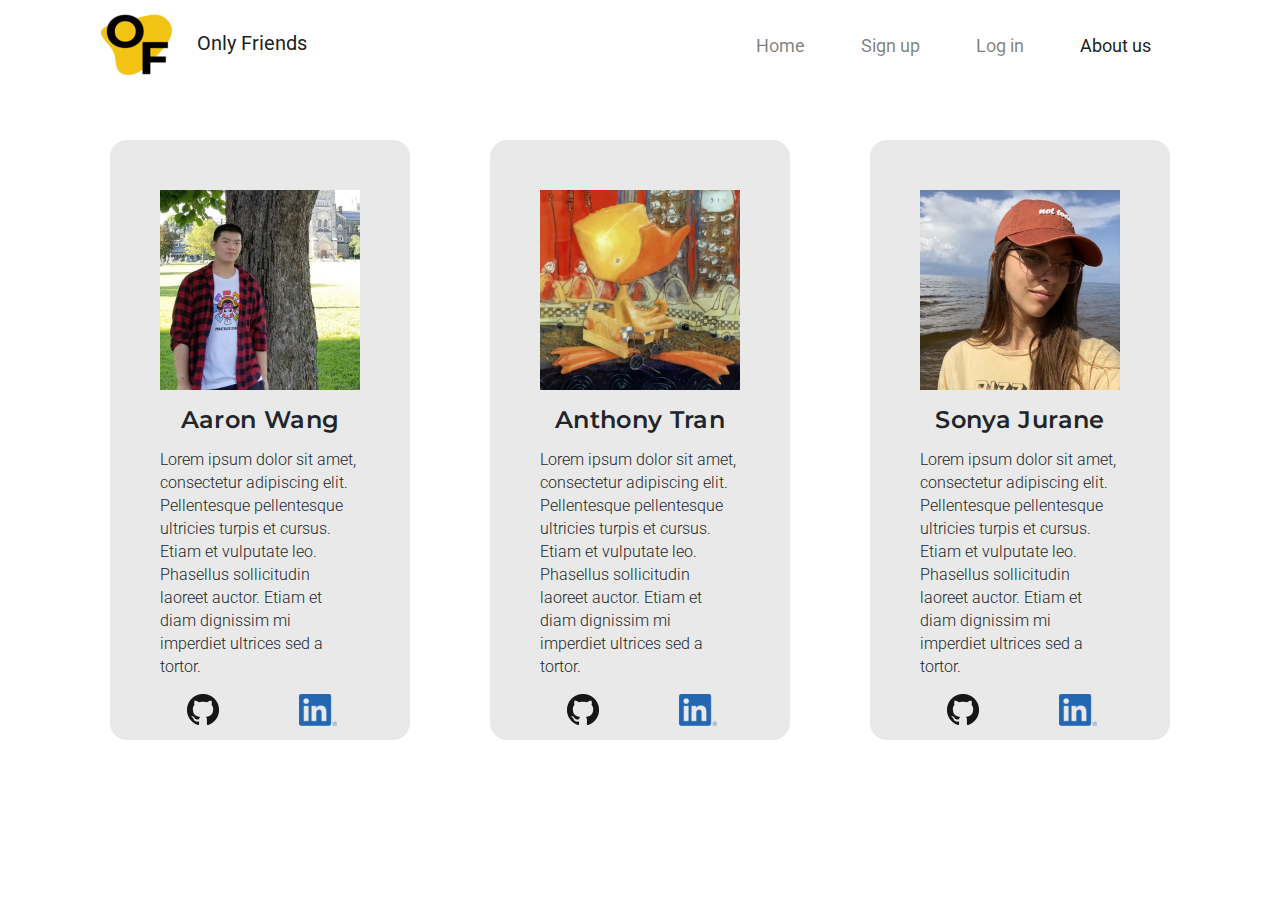
==== aboutus/aboutus.html @ b30573e0 "aboutus page done" ====
<html>
<head>
	<title>About us</title>
	<script type="text/javascript" src="passverify.js"></script>
	<meta charset="utf-8">
	<meta name="viewport" content="width=device-width, initial-scale=1, shrink-to-fit=no">
	<link rel="stylesheet" href="https://maxcdn.bootstrapcdn.com/bootstrap/4.0.0/css/bootstrap.min.css" integrity="sha384-Gn5384xqQ1aoWXA+058RXPxPg6fy4IWvTNh0E263XmFcJlSAwiGgFAW/dAiS6JXm" crossorigin="anonymous">
	<link rel="stylesheet" href="https://fonts.googleapis.com/css?family=Montserrat">
	<link rel="stylesheet" href="https://fonts.googleapis.com/css?family=Roboto">
	<link rel="stylesheet" href="../stylesheet.css">
</head>
<body class="bg-homepage">

<!--JavaScript: jQuery first, then Popper.js, then Bootstrap JS-->
<script src="https://code.jquery.com/jquery-3.2.1.slim.min.js" integrity="sha384-KJ3o2DKtIkvYIK3UENzmM7KCkRr/rE9/Qpg6aAZGJwFDMVNA/GpGFF93hXpG5KkN" crossorigin="anonymous"></script>
<script src="https://cdnjs.cloudflare.com/ajax/libs/popper.js/1.12.9/umd/popper.min.js" integrity="sha384-ApNbgh9B+Y1QKtv3Rn7W3mgPxhU9K/ScQsAP7hUibX39j7fakFPskvXusvfa0b4Q" crossorigin="anonymous"></script>
<script src="https://maxcdn.bootstrapcdn.com/bootstrap/4.0.0/js/bootstrap.min.js" integrity="sha384-JZR6Spejh4U02d8jOt6vLEHfe/JQGiRRSQQxSfFWpi1MquVdAyjUar5+76PVCmYl" crossorigin="anonymous"></script>


<!--Navigation bar (Menu)-->
<div class="container">
<nav class="navbar navbar-expand-lg navbar-light">
    <a class="navbar-brand" href="">
    <img src="../navbar_logo.png" class="d-inline-block align-center" alt="Logo">
    Only Friends
    </a>

    <button class="navbar-toggler" type="button" data-toggle="collapse" data-target="#navbarSupportedContent" aria-controls="navbarSupportedContent" aria-expanded="false" aria-label="Toggle navigation">
    <span class="navbar-toggler-icon"></span>
    </button>

    <div class="collapse navbar-collapse" id="navbarSupportedContent">
        <ul class="navbar-nav ml-auto">
        <li class="nav-item">
            <a class="nav-link" href="">Home <span class="sr-only">(current)</span></a>
        </li>
        <li class="nav-item">
            <a class="nav-link" href="signup.php">Sign up <span class="sr-only">(current)</span></a>
        </li>
        <li class="nav-item">
            <a class="nav-link" href="login.php">Log in <span class="sr-only">(current)</span></a>
        </li>
        <li class="nav-item active">
            <a class="nav-link" href="about.html">About us <span class="sr-only">(current)</span></a>
        </li>
        </ul>
    </div>
</nav>
</div>

<div class="container">
<div class="row">
    <div class="col-lg-4 col-md-6 col-12" align="center">
        <div class="box-aboutus">
            <img class="img-aboutus" src="aaron.jpg" alt="Aaron">
            <h2 class="h2-aboutus">Aaron Wang</h2>
            <p class="p-aboutus">Lorem ipsum dolor sit amet, consectetur adipiscing elit. Pellentesque pellentesque ultricies turpis et cursus. Etiam et vulputate leo. Phasellus sollicitudin laoreet auctor. Etiam et diam dignissim mi imperdiet ultrices sed a tortor.</p>
            <div class="row align-bottom">
                <div class="col"><a href="https://github.com/danweiwang123"><img src="github_logo.png"></a></div>
                <div class="col"><a href="https://www.linkedin.com/in/aaronwang1/"><img src="linkedin_logo.png"></a></div>
            </div>
        </div>
    </div>
    <div class="col-lg-4 col-md-6 col-12" align="center">
        <div class="box-aboutus">
            <img class="img-aboutus" src="anthony.png" alt="Anthony">
            <h2 class="h2-aboutus">Anthony Tran</h2>
            <p class="p-aboutus">Lorem ipsum dolor sit amet, consectetur adipiscing elit. Pellentesque pellentesque ultricies turpis et cursus. Etiam et vulputate leo. Phasellus sollicitudin laoreet auctor. Etiam et diam dignissim mi imperdiet ultrices sed a tortor.</p>
            <div class="row align-bottom">
                <div class="col"><a href="https://github.com/atranh"><img src="github_logo.png"></a></div>
                <div class="col"><a href="https://www.linkedin.com/in/anthony-tran-h/"><img src="linkedin_logo.png"></a></div>
            </div>
        </div>
    </div>
    <div class="col-lg-4 col-md-12 col-12" align="center">
        <div class="box-aboutus">
            <img class="img-aboutus" src="sonya.jpg" alt="Sonya">
            <h2 class="h2-aboutus">Sonya Jurane</h2>
            <p class="p-aboutus">Lorem ipsum dolor sit amet, consectetur adipiscing elit. Pellentesque pellentesque ultricies turpis et cursus. Etiam et vulputate leo. Phasellus sollicitudin laoreet auctor. Etiam et diam dignissim mi imperdiet ultrices sed a tortor.</p>
            <div class="row align-bottom">
                <div class="col"><a href="https://github.com/SonyaJurane"><img src="github_logo.png"></a></div>
                <div class="col"><a href="https://www.linkedin.com/in/sonya-jurane-15992716a/"><img src="linkedin_logo.png"></a></div>
            </div>
        </div>
    </div>
</div>
</div>


</body>
</html>
---- stylesheet.css ----
/* Homepage */
.bg-homepage {
    background-image:url('bgimage.jpg');
    background-repeat:no-repeat;
    background-size:cover;
    background-position:center top;
    height:100%;
}

.btn-homepage {
    background: #F1C21B;
    color: white;
    border-color: #F1C21B;
    text-transform: uppercase;
    box-shadow: 0 8px 16px 0 rgba(0,0,0,0.2), 0 6px 20px 0 rgba(0,0,0,0.19);
    font-family: Roboto;
    font-style: normal;
    letter-spacing: 0.105em;
    font-weight: bold;
}

.btn-primary:hover {
    color: #fff;
    background-color: black;
    border-color: black;
}

.homepage-h1 {
    color: white;
    font-family: Montserrat;
    font-weight: bold;
    font-style: normal;
    letter-spacing: 0.015em;
    text-align: center;
}

.homepage-h3 {
    color: white;
    font-family: Roboto;
    font-style: normal;
    letter-spacing: 0.015em;
    text-align: center;
}

/* Sign up */
/*div.signup-form {
    margin: auto;
    text-align: center;
    top: 50%;
    padding: 30px; 
    width: 400px;
    height: 500px;  
    
    box-shadow: 0px 0px 15px rgba(0, 0, 0, 0.2);
    border-radius: 17px;
}*/

.signup-h2 {
    font-family: Montserrat;
    font-style: normal;
    font-weight: 600;
    font-size: 31px;
    line-height: 38px;
    align-items: center;
    text-align: center;
    letter-spacing: 0.015em;
}

.signup-label {
    font-family: Roboto;
    font-style: normal;
    font-weight: normal;
    font-size: 15px;
    line-height: 18px;
    display: flex;
    letter-spacing: 0.015em;
    color: #424242;
}

.jumbotron {
    margin-top: 50px;
    position: relative;
    max-width: 300px;
    background-color: #E9E9E9;
    margin: auto;
}

.jumbotron-content {
    padding: 0 5px;
    height: 100%;
    border-radius: 17px;
}

form {
    margin: 30px 0;
    text-align:center;
    font-size:18px;
}

form, 
.input {
    width: 100%;
}
.signup-label {
    margin-left: 15px;
}

/*
form, 
    .radiobutton {
    width: 100px; 
    margin: 0 auto;
    text-align:left;
    font-size:18px
    }
    .btn {
    padding: 10px;
    background: #F1C21B;
    color: white;
    border-color: #F1C21B;
    text-transform: uppercase;
    font-family: Roboto;
    font-style: normal;
    letter-spacing: 0.105em;
    font-weight: bold;
    }

    .error {
    width: 92%; 
    margin: 0px auto; 
    padding: 10px; 
    border: 1px solid #a94442; 
    color: #a94442; 
    background: #f2dede; 
    border-radius: 5px; 
    text-align: left;
    }
    .success {
    color: #3c763d; 
    background: #dff0d8; 
    border: 1px solid #3c763d;
    margin-bottom: 20px;
    } */

/* About us */
.img-aboutus {
    height: 200px;
    width: 200px;
    margin-bottom: 10px;
}

.box-aboutus {
    width: 300px;
    height: 600px;
    padding: 50px;
    margin-top: 50px;
    background: #E9E9E9;
    border-radius: 17px;
}

.p-aboutus {
    text-align: left;
    font-family: Roboto;
    font-style: normal;
    font-weight: 300;
    font-size: 16px;
    line-height: 23px;
}

.h2-aboutus {
    font-family: Montserrat;
    font-style: normal;
    font-weight: 600;
    font-size: 24px;
    line-height: 40px;
    letter-spacing: 0.015em;
}


/* For mobile devices */
@media only screen and (max-width: 414px) {
    .homepage-h1 {
        margin-top: 40px;
        font-size: 36px;
        line-height: 50px;
    }

    .homepage-h3 {
        font-weight: 300;
        font-size: 16px;
        line-height: 28px;
        padding-top: 10px;
        padding-bottom: 20px;
    }

    .btn-homepage {
        font-size: 16px;
    }

}
/* For tablets */
@media only screen and (min-width: 415px) and (max-width: 1023px) {
    .homepage-h1 {
        margin-top: 50px;
        font-size: 36px;
        line-height: 50px;
    }

    .homepage-h3 {
        font-weight: 300;
        font-size: 16px;
        line-height: 28px;
        padding-top: 15px;
        padding-bottom: 20px;
    }

    .btn-homepage {
        font-size: 16px;
    }

    .signup-label {
        margin-left: 15px;
    }
}

/* For desktops */
@media only screen and (min-width: 1024px) {
    .homepage-h1 {
        margin-top: 150px;
        font-size: 64px;
        line-height: 78px;
    }

    .homepage-h3 {
        font-weight: 300;
        font-size: 24px;
        line-height: 38px;
        padding-top: 30px;
        padding-bottom: 50px;
    }

    .btn-homepage {
        font-size: 18px;
    }

    .signup-label {
        margin-left: 15px;
    }

}

.navbar {
    font-family: Roboto;
    font-style: normal;
    font-weight: normal;
    font-size: 18px;
    line-height: 21px;
    color: #000000;
}

.navbar-nav > li{
    padding-left:20px;
    padding-right:20px;
}

.navbar-brand > img{
    padding-right:20px;
}
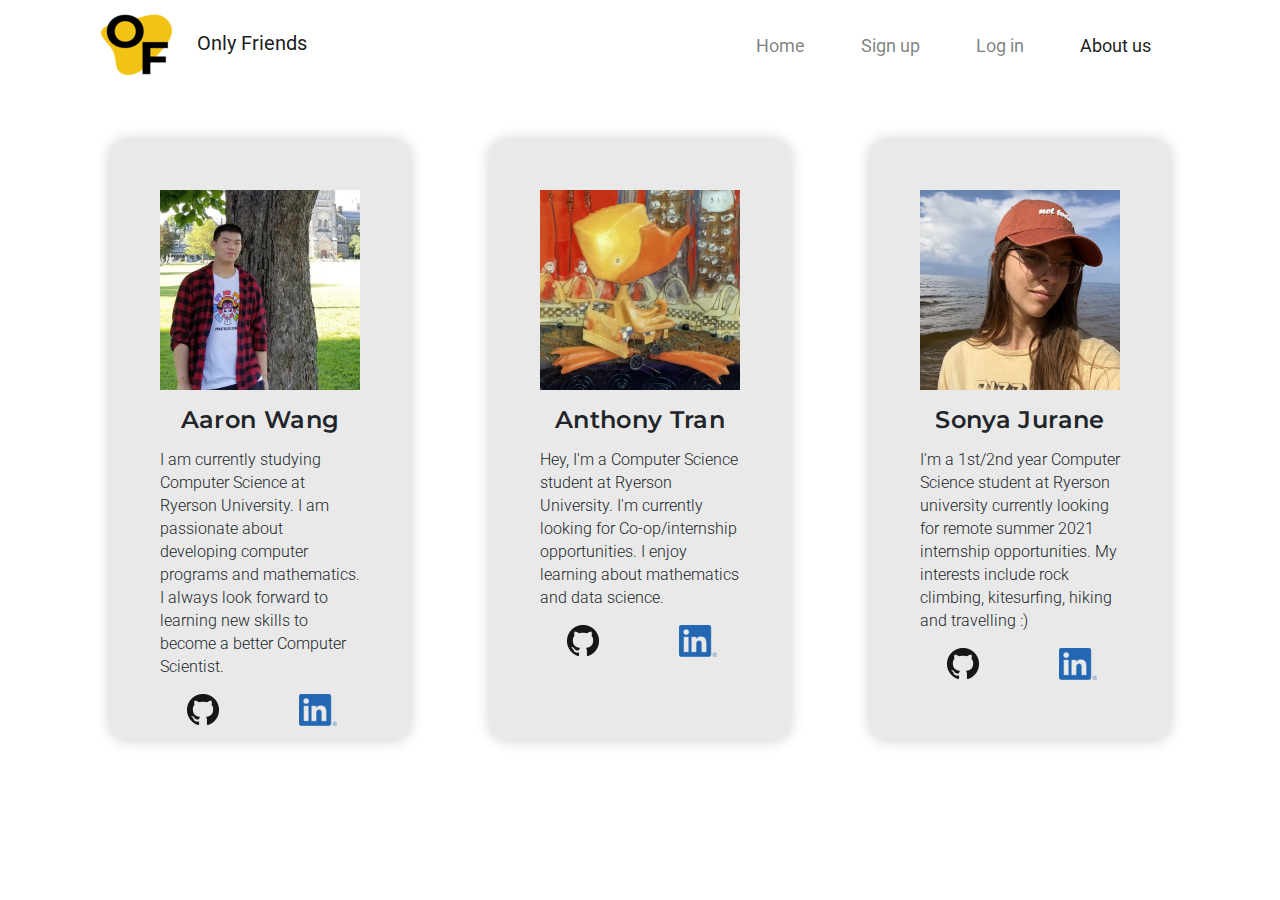
==== commit 8ce432ff: "Add files via upload" ====
--- a/aboutus/aboutus.html
+++ b/aboutus/aboutus.html
@@ -1,3 +1,8 @@
+<!DOCTYPE html>
+<html>
+<style>
+    HTML, BODY { height: 100%; }
+</style>
 <html>
 <head>
 	<title>About us</title>
@@ -9,7 +14,7 @@
 	<link rel="stylesheet" href="https://fonts.googleapis.com/css?family=Roboto">
 	<link rel="stylesheet" href="../stylesheet.css">
 </head>
-<body class="bg-homepage">
+<body style="background-image:none"class="bg-homepage">
 
 <!--JavaScript: jQuery first, then Popper.js, then Bootstrap JS-->
 <script src="https://code.jquery.com/jquery-3.2.1.slim.min.js" integrity="sha384-KJ3o2DKtIkvYIK3UENzmM7KCkRr/rE9/Qpg6aAZGJwFDMVNA/GpGFF93hXpG5KkN" crossorigin="anonymous"></script>
@@ -20,7 +25,7 @@
 <!--Navigation bar (Menu)-->
 <div class="container">
 <nav class="navbar navbar-expand-lg navbar-light">
-    <a class="navbar-brand" href="">
+    <a class="navbar-brand" href="../LoginSystem/index.html">
     <img src="../navbar_logo.png" class="d-inline-block align-center" alt="Logo">
     Only Friends
     </a>
@@ -32,16 +37,16 @@
     <div class="collapse navbar-collapse" id="navbarSupportedContent">
         <ul class="navbar-nav ml-auto">
         <li class="nav-item">
-            <a class="nav-link" href="">Home <span class="sr-only">(current)</span></a>
+            <a class="nav-link" href="../LoginSystem/index.html">Home <span class="sr-only">(current)</span></a>
         </li>
         <li class="nav-item">
-            <a class="nav-link" href="signup.php">Sign up <span class="sr-only">(current)</span></a>
+            <a class="nav-link" href="../LoginSystem/signup.php">Sign up <span class="sr-only">(current)</span></a>
         </li>
         <li class="nav-item">
-            <a class="nav-link" href="login.php">Log in <span class="sr-only">(current)</span></a>
+            <a class="nav-link" href="../LoginSystem/login.php">Log in <span class="sr-only">(current)</span></a>
         </li>
         <li class="nav-item active">
-            <a class="nav-link" href="about.html">About us <span class="sr-only">(current)</span></a>
+            <a class="nav-link" href="aboutus.html">About us <span class="sr-only">(current)</span></a>
         </li>
         </ul>
     </div>
@@ -54,7 +59,7 @@
         <div class="box-aboutus">
             <img class="img-aboutus" src="aaron.jpg" alt="Aaron">
             <h2 class="h2-aboutus">Aaron Wang</h2>
-            <p class="p-aboutus">Lorem ipsum dolor sit amet, consectetur adipiscing elit. Pellentesque pellentesque ultricies turpis et cursus. Etiam et vulputate leo. Phasellus sollicitudin laoreet auctor. Etiam et diam dignissim mi imperdiet ultrices sed a tortor.</p>
+            <p class="p-aboutus">I am currently studying Computer Science at Ryerson University. I am passionate about developing computer programs and mathematics. I always look forward to learning new skills to become a better Computer Scientist.</p>
             <div class="row align-bottom">
                 <div class="col"><a href="https://github.com/danweiwang123"><img src="github_logo.png"></a></div>
                 <div class="col"><a href="https://www.linkedin.com/in/aaronwang1/"><img src="linkedin_logo.png"></a></div>
@@ -65,7 +70,7 @@
         <div class="box-aboutus">
             <img class="img-aboutus" src="anthony.png" alt="Anthony">
             <h2 class="h2-aboutus">Anthony Tran</h2>
-            <p class="p-aboutus">Lorem ipsum dolor sit amet, consectetur adipiscing elit. Pellentesque pellentesque ultricies turpis et cursus. Etiam et vulputate leo. Phasellus sollicitudin laoreet auctor. Etiam et diam dignissim mi imperdiet ultrices sed a tortor.</p>
+            <p class="p-aboutus">Hey, I'm a Computer Science student at Ryerson University. I'm currently looking for Co-op/internship opportunities. I enjoy learning about mathematics and data science.</p>
             <div class="row align-bottom">
                 <div class="col"><a href="https://github.com/atranh"><img src="github_logo.png"></a></div>
                 <div class="col"><a href="https://www.linkedin.com/in/anthony-tran-h/"><img src="linkedin_logo.png"></a></div>
@@ -76,7 +81,7 @@
         <div class="box-aboutus">
             <img class="img-aboutus" src="sonya.jpg" alt="Sonya">
             <h2 class="h2-aboutus">Sonya Jurane</h2>
-            <p class="p-aboutus">Lorem ipsum dolor sit amet, consectetur adipiscing elit. Pellentesque pellentesque ultricies turpis et cursus. Etiam et vulputate leo. Phasellus sollicitudin laoreet auctor. Etiam et diam dignissim mi imperdiet ultrices sed a tortor.</p>
+            <p class="p-aboutus">I'm a 1st/2nd year Computer Science student at Ryerson university currently looking for remote summer 2021 internship opportunities. My interests include rock climbing, kitesurfing, hiking and travelling :)</p>
             <div class="row align-bottom">
                 <div class="col"><a href="https://github.com/SonyaJurane"><img src="github_logo.png"></a></div>
                 <div class="col"><a href="https://www.linkedin.com/in/sonya-jurane-15992716a/"><img src="linkedin_logo.png"></a></div>
--- a/stylesheet.css
+++ b/stylesheet.css
@@ -91,6 +91,7 @@
     border-radius: 17px;
 }
 
+/* CHANGE THESE!!!!!!!! tI USED THEM FOR SIGN UP I THINK
 form {
     margin: 30px 0;
     text-align:center;
@@ -103,7 +104,7 @@
 }
 .signup-label {
     margin-left: 15px;
-}
+}*/
 
 /*
 form, 
@@ -156,6 +157,7 @@
     margin-top: 50px;
     background: #E9E9E9;
     border-radius: 17px;
+    box-shadow: 0px 0px 15px rgba(0, 0, 0, 0.2);
 }
 
 .p-aboutus {
@@ -174,6 +176,161 @@
     font-size: 24px;
     line-height: 40px;
     letter-spacing: 0.015em;
+}
+
+/* Chat */
+.body-chat {
+    margin:0;
+    overflow:hidden;
+}
+#messages{
+    height:88vh;
+    overflow-x:hidden;
+    padding: 10px;
+}
+.form-chat {
+    display:flex
+}
+.leftbox-chat {
+    background: #FFFFFF;
+    box-shadow: 0px 0px 15px rgba(0, 0, 0, 0.2);
+    border-radius: 20px 0px 0px 20px;
+}
+.rightbox-chat {
+    background: #FFFFFF;
+    box-shadow: 0px 0px 15px rgba(0, 0, 0, 0.2);
+    border-radius: 0px 20px 20px 0px;
+    height:100%;
+}
+.input-chat {
+    font-size:1.2rem;
+    padding:10px;
+    margin: 10px 5px;
+    appearance: none;
+    -webkit-appearance:none;
+    border:1px solid #ccc;
+    border-radius: 5px;
+}
+#message {
+    flex: 2
+}
+.msg-chat {
+    background-color: #dcf8c6;
+    padding:5px 10px;
+    border-radius: 5px;
+    margin-bottom: 8px;
+    word-wrap: break-word;
+    width:fit-content;
+}
+.msg-chat p{
+    margin:0;
+    font-weight:bold
+}
+.msg-chat span{
+    font-size: 0.7rem;
+    margin-left: 15px
+}
+.msguser-chat {
+    margin-left:auto; 
+    margin-right:0; 
+}
+
+/* Profile */
+.box-profile {
+    padding: 50px;
+    margin-top: 50px;
+    background: #FFFFFF;
+    box-shadow: 0px 0px 14px rgba(0, 0, 0, 0.15);   
+    border-radius: 9px;
+}
+.profilepic {
+    width: 277px;
+    height: 415px;
+}
+.h2-profile {
+    font-family: Montserrat;
+    font-style: normal;
+    font-weight: 600;
+    font-size: 31px;
+    line-height: 38px;
+}
+.category {
+    font-family: Roboto;
+    font-style: normal;
+    font-weight: 500;
+    font-size: 20px;
+    line-height: 23px;
+}
+.inputs-profile {
+    font-family: Roboto;
+    font-style: normal;
+    font-weight: 300;
+    font-size: 16px;
+    line-height: 23px;
+    padding-left: 30px;
+}
+th, td {
+    padding-top: 15px;
+    vertical-align: top;
+}
+.button-profile {
+    background: #C6C6C6;
+    box-shadow: 0px 0px 4px rgba(0, 0, 0, 0.25);
+    height: 55px;
+    font-family: Roboto;
+    font-style: normal;
+    font-weight: bold;
+    font-size: 18px;
+    line-height: 21px;
+    align-items: center;
+    text-align: center;
+    letter-spacing: 0.105em;
+    text-transform: uppercase;
+    color: #FFFFFF;
+    border-radius: 5px;
+    border: #C6C6C6;
+}
+
+/* User Data */
+.box-userdata {
+    padding: 50px;
+    margin-top: 50px;
+    background: #E9E9E9;
+    box-shadow: 0px 0px 14px rgba(0, 0, 0, 0.15);   
+    border-radius: 9px;
+}
+.text-input {
+    font-family: Roboto;
+    font-style: normal;
+    font-weight: normal;
+    font-size: 16px;
+    vertical-align: bottom;
+    margin-top: 20px;
+    margin-bottom: 0;
+}
+.h2-userdata {
+    font-family: Montserrat;
+    font-style: normal;
+    font-weight: 600;
+    font-size: 31px;
+    line-height: 38px;
+    letter-spacing: 0.015em;
+    text-align: center;
+}
+.h3-userdata {
+    font-family: Montserrat;
+    font-style: normal;
+    font-weight: 600;
+    font-size: 21px;
+    line-height: 26px;
+    margin-top: 30px;
+    margin-bottom: 0px;
+}
+.small-input {
+    width:50px;
+}
+.td-userdata {
+    vertical-align:top; 
 }
 
 
@@ -221,6 +378,10 @@
     .signup-label {
         margin-left: 15px;
     }
+    .profilepic {
+        width: 200px;
+        height: 300px;
+    }
 }
 
 /* For desktops */
@@ -249,6 +410,7 @@
 
 }
 
+/* Navbar */
 .navbar {
     font-family: Roboto;
     font-style: normal;
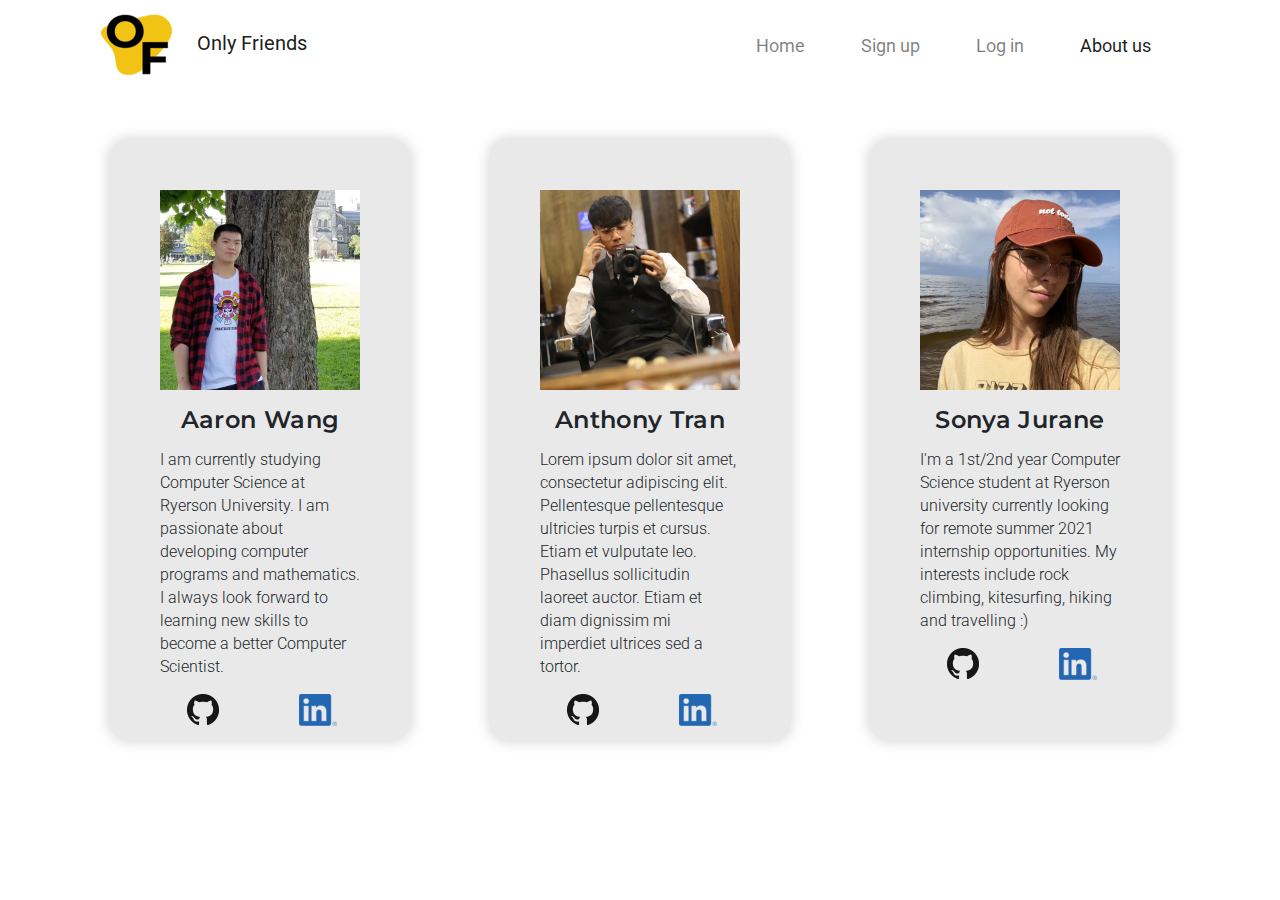
==== commit d8890082: "Conflicts resolved" ====
--- a/aboutus/aboutus.html
+++ b/aboutus/aboutus.html
@@ -70,7 +70,7 @@
         <div class="box-aboutus">
             <img class="img-aboutus" src="anthony.png" alt="Anthony">
             <h2 class="h2-aboutus">Anthony Tran</h2>
-            <p class="p-aboutus">Hey, I'm a Computer Science student at Ryerson University. I'm currently looking for Co-op/internship opportunities. I enjoy learning about mathematics and data science.</p>
+            <p class="p-aboutus">Lorem ipsum dolor sit amet, consectetur adipiscing elit. Pellentesque pellentesque ultricies turpis et cursus. Etiam et vulputate leo. Phasellus sollicitudin laoreet auctor. Etiam et diam dignissim mi imperdiet ultrices sed a tortor.</p>
             <div class="row align-bottom">
                 <div class="col"><a href="https://github.com/atranh"><img src="github_logo.png"></a></div>
                 <div class="col"><a href="https://www.linkedin.com/in/anthony-tran-h/"><img src="linkedin_logo.png"></a></div>
--- a/stylesheet.css
+++ b/stylesheet.css
@@ -143,6 +143,16 @@
     margin-bottom: 20px;
     } */
 
+/* Log in */
+.box-login {
+    padding: 50px;
+    margin-top: 50px;
+    background: #E9E9E9;
+    box-shadow: 0px 0px 14px rgba(0, 0, 0, 0.15);   
+    border-radius: 9px;
+}
+
+
 /* About us */
 .img-aboutus {
     height: 200px;
@@ -329,8 +339,25 @@
 .small-input {
     width:50px;
 }
-.td-userdata {
+td.userdata {
     vertical-align:top; 
+}
+.btn-userdata {
+    width: 134px;
+    height: 55px;
+    background: #F1C21B;
+    box-shadow: 0px 0px 4px rgba(0, 0, 0, 0.25);
+    border-radius: 5px;
+    font-family: Roboto;
+    font-style: normal;
+    font-weight: bold;
+    font-size: 18px;
+    line-height: 21px;
+    text-align: center;
+    letter-spacing: 0.105em;
+    text-transform: uppercase;
+    margin-top: 50px;
+    color: #FFFFFF;
 }
 
 
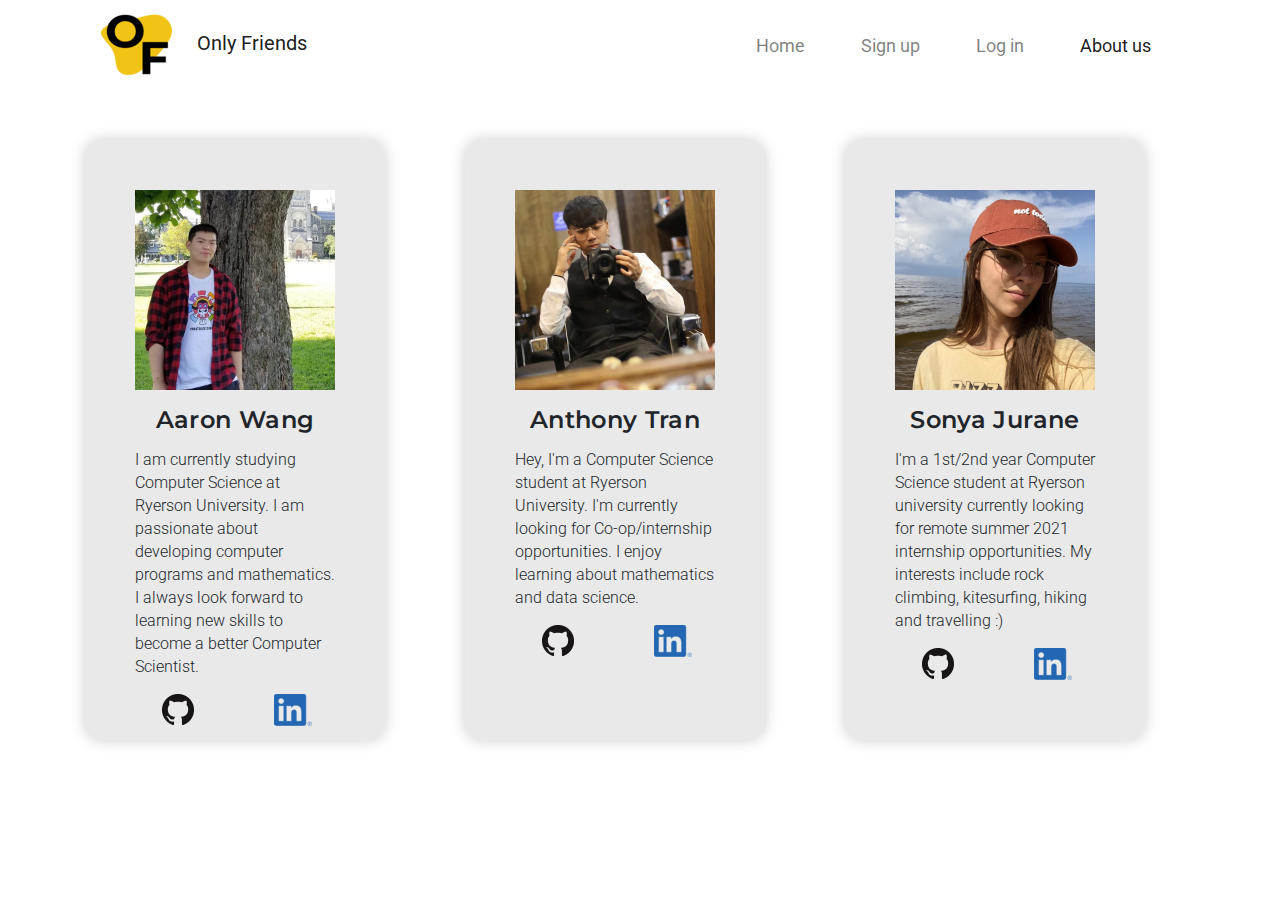
==== commit 4b98e2ce: "deleted profile pic folder" ====
--- a/aboutus/aboutus.html
+++ b/aboutus/aboutus.html
@@ -1,97 +1,120 @@
 <!DOCTYPE html>
 <html>
-<style>
-    HTML, BODY { height: 100%; }
-</style>
-<html>
+
 <head>
-	<title>About us</title>
-	<script type="text/javascript" src="passverify.js"></script>
-	<meta charset="utf-8">
-	<meta name="viewport" content="width=device-width, initial-scale=1, shrink-to-fit=no">
-	<link rel="stylesheet" href="https://maxcdn.bootstrapcdn.com/bootstrap/4.0.0/css/bootstrap.min.css" integrity="sha384-Gn5384xqQ1aoWXA+058RXPxPg6fy4IWvTNh0E263XmFcJlSAwiGgFAW/dAiS6JXm" crossorigin="anonymous">
-	<link rel="stylesheet" href="https://fonts.googleapis.com/css?family=Montserrat">
-	<link rel="stylesheet" href="https://fonts.googleapis.com/css?family=Roboto">
-	<link rel="stylesheet" href="../stylesheet.css">
+    <title>About us</title>
+    <script type="text/javascript" src="passverify.js"></script>
+    <meta charset="utf-8">
+    <meta name="viewport" content="width=device-width, initial-scale=1, shrink-to-fit=no">
+    <link rel="stylesheet" href="https://maxcdn.bootstrapcdn.com/bootstrap/4.0.0/css/bootstrap.min.css"
+        integrity="sha384-Gn5384xqQ1aoWXA+058RXPxPg6fy4IWvTNh0E263XmFcJlSAwiGgFAW/dAiS6JXm" crossorigin="anonymous">
+    <link rel="stylesheet" href="https://fonts.googleapis.com/css?family=Montserrat">
+    <link rel="stylesheet" href="https://fonts.googleapis.com/css?family=Roboto">
+    <link rel="stylesheet" href="../style/stylesheet.css">
+    <style>
+        HTML,
+        BODY {
+            height: 100%;
+        }
+    </style>
 </head>
-<body style="background-image:none"class="bg-homepage">
 
-<!--JavaScript: jQuery first, then Popper.js, then Bootstrap JS-->
-<script src="https://code.jquery.com/jquery-3.2.1.slim.min.js" integrity="sha384-KJ3o2DKtIkvYIK3UENzmM7KCkRr/rE9/Qpg6aAZGJwFDMVNA/GpGFF93hXpG5KkN" crossorigin="anonymous"></script>
-<script src="https://cdnjs.cloudflare.com/ajax/libs/popper.js/1.12.9/umd/popper.min.js" integrity="sha384-ApNbgh9B+Y1QKtv3Rn7W3mgPxhU9K/ScQsAP7hUibX39j7fakFPskvXusvfa0b4Q" crossorigin="anonymous"></script>
-<script src="https://maxcdn.bootstrapcdn.com/bootstrap/4.0.0/js/bootstrap.min.js" integrity="sha384-JZR6Spejh4U02d8jOt6vLEHfe/JQGiRRSQQxSfFWpi1MquVdAyjUar5+76PVCmYl" crossorigin="anonymous"></script>
+<body style="background-image:none" class="bg-homepage">
+
+    <!--JavaScript: jQuery first, then Popper.js, then Bootstrap JS-->
+    <script src="https://code.jquery.com/jquery-3.2.1.slim.min.js"
+        integrity="sha384-KJ3o2DKtIkvYIK3UENzmM7KCkRr/rE9/Qpg6aAZGJwFDMVNA/GpGFF93hXpG5KkN"
+        crossorigin="anonymous"></script>
+    <script src="https://cdnjs.cloudflare.com/ajax/libs/popper.js/1.12.9/umd/popper.min.js"
+        integrity="sha384-ApNbgh9B+Y1QKtv3Rn7W3mgPxhU9K/ScQsAP7hUibX39j7fakFPskvXusvfa0b4Q"
+        crossorigin="anonymous"></script>
+    <script src="https://maxcdn.bootstrapcdn.com/bootstrap/4.0.0/js/bootstrap.min.js"
+        integrity="sha384-JZR6Spejh4U02d8jOt6vLEHfe/JQGiRRSQQxSfFWpi1MquVdAyjUar5+76PVCmYl"
+        crossorigin="anonymous"></script>
 
 
-<!--Navigation bar (Menu)-->
-<div class="container">
-<nav class="navbar navbar-expand-lg navbar-light">
-    <a class="navbar-brand" href="../LoginSystem/index.html">
-    <img src="../navbar_logo.png" class="d-inline-block align-center" alt="Logo">
-    Only Friends
-    </a>
+    <!--Navigation bar (Menu)-->
+    <div class="container">
+        <nav class="navbar navbar-expand-lg navbar-light">
+            <a class="navbar-brand" href="../index.html">
+                <img src="../img/navbar_logo.png" class="d-inline-block align-center" alt="Logo">
+                Only Friends
+            </a>
 
-    <button class="navbar-toggler" type="button" data-toggle="collapse" data-target="#navbarSupportedContent" aria-controls="navbarSupportedContent" aria-expanded="false" aria-label="Toggle navigation">
-    <span class="navbar-toggler-icon"></span>
-    </button>
+            <button class="navbar-toggler" type="button" data-toggle="collapse" data-target="#navbarSupportedContent"
+                aria-controls="navbarSupportedContent" aria-expanded="false" aria-label="Toggle navigation">
+                <span class="navbar-toggler-icon"></span>
+            </button>
 
-    <div class="collapse navbar-collapse" id="navbarSupportedContent">
-        <ul class="navbar-nav ml-auto">
-        <li class="nav-item">
-            <a class="nav-link" href="../LoginSystem/index.html">Home <span class="sr-only">(current)</span></a>
-        </li>
-        <li class="nav-item">
-            <a class="nav-link" href="../LoginSystem/signup.php">Sign up <span class="sr-only">(current)</span></a>
-        </li>
-        <li class="nav-item">
-            <a class="nav-link" href="../LoginSystem/login.php">Log in <span class="sr-only">(current)</span></a>
-        </li>
-        <li class="nav-item active">
-            <a class="nav-link" href="aboutus.html">About us <span class="sr-only">(current)</span></a>
-        </li>
-        </ul>
+            <div class="collapse navbar-collapse" id="navbarSupportedContent">
+                <ul class="navbar-nav ml-auto">
+                    <li class="nav-item">
+                        <a class="nav-link" href="../index.html">Home <span class="sr-only">(current)</span></a>
+                    </li>
+                    <li class="nav-item">
+                        <a class="nav-link" href="../register/signup.php">Sign up <span
+                                class="sr-only">(current)</span></a>
+                    </li>
+                    <li class="nav-item">
+                        <a class="nav-link" href="../login/login.php">Log in <span class="sr-only">(current)</span></a>
+                    </li>
+                    <li class="nav-item active">
+                        <a class="nav-link" href="aboutus.html">About us <span class="sr-only">(current)</span></a>
+                    </li>
+                </ul>
+            </div>
+        </nav>
     </div>
-</nav>
-</div>
 
-<div class="container">
-<div class="row">
-    <div class="col-lg-4 col-md-6 col-12" align="center">
-        <div class="box-aboutus">
-            <img class="img-aboutus" src="aaron.jpg" alt="Aaron">
-            <h2 class="h2-aboutus">Aaron Wang</h2>
-            <p class="p-aboutus">I am currently studying Computer Science at Ryerson University. I am passionate about developing computer programs and mathematics. I always look forward to learning new skills to become a better Computer Scientist.</p>
-            <div class="row align-bottom">
-                <div class="col"><a href="https://github.com/danweiwang123"><img src="github_logo.png"></a></div>
-                <div class="col"><a href="https://www.linkedin.com/in/aaronwang1/"><img src="linkedin_logo.png"></a></div>
+    <div class="container">
+        <div class="row">
+            <div class="col-lg-4 col-md-6 col-12" style="text-align:center">
+                <div class="box-aboutus">
+                    <img class="img-aboutus" src="aaron.jpg" alt="Aaron">
+                    <h2 class="h2-aboutus">Aaron Wang</h2>
+                    <p class="p-aboutus">I am currently studying Computer Science at Ryerson University. I am passionate
+                        about developing computer programs and mathematics. I always look forward to learning new skills
+                        to become a better Computer Scientist.</p>
+                    <div class="row align-bottom">
+                        <div class="col"><a href="https://github.com/danweiwang123"><img src="github_logo.png"
+                                    alt="github"></a></div>
+                        <div class="col"><a href="https://www.linkedin.com/in/aaronwang1/"><img src="linkedin_logo.png"
+                                    alt="linkedin"></a></div>
+                    </div>
+                </div>
+            </div>
+            <div class="col-lg-4 col-md-6 col-12" style="text-align:center">
+                <div class="box-aboutus">
+                    <img class="img-aboutus" src="anthony.png" alt="Anthony">
+                    <h2 class="h2-aboutus">Anthony Tran</h2>
+                    <p class="p-aboutus">Hey, I'm a Computer Science student at Ryerson University. I'm currently
+                        looking for Co-op/internship opportunities. I enjoy learning about mathematics and data science.
+                    </p>
+                    <div class="row align-bottom">
+                        <div class="col"><a href="https://github.com/atranh"><img src="github_logo.png"
+                                    alt="github"></a></div>
+                        <div class="col"><a href="https://www.linkedin.com/in/anthony-tran-h/"><img
+                                    src="linkedin_logo.png" alt="linkedin"></a></div>
+                    </div>
+                </div>
+            </div>
+            <div class="col-lg-4 col-md-6 col-12" style="text-align:center">
+                <div class="box-aboutus">
+                    <img class="img-aboutus" src="sonya.jpg" alt="Sonya">
+                    <h2 class="h2-aboutus">Sonya Jurane</h2>
+                    <p class="p-aboutus">I'm a 1st/2nd year Computer Science student at Ryerson university currently
+                        looking for remote summer 2021 internship opportunities. My interests include rock climbing,
+                        kitesurfing, hiking and travelling :)</p>
+                    <div class="row align-bottom">
+                        <div class="col"><a href="https://github.com/SonyaJurane"><img src="github_logo.png"
+                                    alt="github"></a></div>
+                        <div class="col"><a href="https://www.linkedin.com/in/sonya-jurane-15992716a/"><img
+                                    src="linkedin_logo.png" alt="linkedin"></a></div>
+                    </div>
+                </div>
             </div>
         </div>
     </div>
-    <div class="col-lg-4 col-md-6 col-12" align="center">
-        <div class="box-aboutus">
-            <img class="img-aboutus" src="anthony.png" alt="Anthony">
-            <h2 class="h2-aboutus">Anthony Tran</h2>
-            <p class="p-aboutus">Lorem ipsum dolor sit amet, consectetur adipiscing elit. Pellentesque pellentesque ultricies turpis et cursus. Etiam et vulputate leo. Phasellus sollicitudin laoreet auctor. Etiam et diam dignissim mi imperdiet ultrices sed a tortor.</p>
-            <div class="row align-bottom">
-                <div class="col"><a href="https://github.com/atranh"><img src="github_logo.png"></a></div>
-                <div class="col"><a href="https://www.linkedin.com/in/anthony-tran-h/"><img src="linkedin_logo.png"></a></div>
-            </div>
-        </div>
-    </div>
-    <div class="col-lg-4 col-md-12 col-12" align="center">
-        <div class="box-aboutus">
-            <img class="img-aboutus" src="sonya.jpg" alt="Sonya">
-            <h2 class="h2-aboutus">Sonya Jurane</h2>
-            <p class="p-aboutus">I'm a 1st/2nd year Computer Science student at Ryerson university currently looking for remote summer 2021 internship opportunities. My interests include rock climbing, kitesurfing, hiking and travelling :)</p>
-            <div class="row align-bottom">
-                <div class="col"><a href="https://github.com/SonyaJurane"><img src="github_logo.png"></a></div>
-                <div class="col"><a href="https://www.linkedin.com/in/sonya-jurane-15992716a/"><img src="linkedin_logo.png"></a></div>
-            </div>
-        </div>
-    </div>
-</div>
-</div>
+</body>
 
-
-</body>
-</html>
-    
+</html>--- a/style/stylesheet.css
+++ b/style/stylesheet.css
@@ -0,0 +1,457 @@
+/* Homepage */
+.bg-homepage {
+    background-image:url('../img/bgimage.jpg');
+    background-repeat:no-repeat;
+    background-size:cover;
+    background-position:center top;
+    height:100%;
+}
+
+.btn-homepage {
+    background: #F1C21B;
+    color: black;
+    border-color: #F1C21B;
+    text-transform: uppercase;
+    box-shadow: 0 8px 16px 0 rgba(0,0,0,0.2), 0 6px 20px 0 rgba(0,0,0,0.19);
+    font-family: Roboto;
+    font-style: normal;
+    letter-spacing: 0.105em;
+    font-weight: bold;
+}
+
+.btn-primary:hover {
+    color: #fff;
+    background-color: black;
+    border-color: black;
+}
+
+.homepage-h1 {
+    color: black;
+    font-family: Montserrat;
+    font-weight: bold;
+    font-style: normal;
+    letter-spacing: 0.015em;
+    text-align: center;
+}
+
+.homepage-h3 {
+    color: black;
+    font-family: Roboto;
+    font-style: normal;
+    letter-spacing: 0.015em;
+    text-align: center;
+}
+
+/* Sign up */
+/*div.signup-form {
+    margin: auto;
+    text-align: center;
+    top: 50%;
+    padding: 30px; 
+    width: 400px;
+    height: 500px;  
+    
+    box-shadow: 0px 0px 15px rgba(0, 0, 0, 0.2);
+    border-radius: 17px;
+}*/
+
+.signup-h2 {
+    font-family: Montserrat;
+    font-style: normal;
+    font-weight: 600;
+    font-size: 31px;
+    line-height: 38px;
+    align-items: center;
+    text-align: center;
+    letter-spacing: 0.015em;
+}
+
+.signup-label {
+    font-family: Roboto;
+    font-style: normal;
+    font-weight: normal;
+    font-size: 15px;
+    line-height: 18px;
+    display: flex;
+    letter-spacing: 0.015em;
+    color: #424242;
+}
+
+.jumbotron {
+    margin-top: 50px;
+    position: relative;
+    max-width: 300px;
+    background-color: #E9E9E9;
+    margin: auto;
+}
+
+.jumbotron-content {
+    padding: 0 5px;
+    height: 100%;
+    border-radius: 17px;
+}
+
+/* CHANGE THESE!!!!!!!! tI USED THEM FOR SIGN UP I THINK
+form {
+    margin: 30px 0;
+    text-align:center;
+    font-size:18px;
+}
+
+form, 
+.input {
+    width: 100%;
+}
+.signup-label {
+    margin-left: 15px;
+}*/
+
+/*
+form, 
+    .radiobutton {
+    width: 100px; 
+    margin: 0 auto;
+    text-align:left;
+    font-size:18px
+    }
+    .btn {
+    padding: 10px;
+    background: #F1C21B;
+    color: white;
+    border-color: #F1C21B;
+    text-transform: uppercase;
+    font-family: Roboto;
+    font-style: normal;
+    letter-spacing: 0.105em;
+    font-weight: bold;
+    }
+
+    .error {
+    width: 92%; 
+    margin: 0px auto; 
+    padding: 10px; 
+    border: 1px solid #a94442; 
+    color: #a94442; 
+    background: #f2dede; 
+    border-radius: 5px; 
+    text-align: left;
+    }
+    .success {
+    color: #3c763d; 
+    background: #dff0d8; 
+    border: 1px solid #3c763d;
+    margin-bottom: 20px;
+    } */
+
+/* Log in */
+.box-login {
+    padding: 50px;
+    margin-top: 50px;
+    background: #E9E9E9;
+    box-shadow: 0px 0px 14px rgba(0, 0, 0, 0.15);   
+    border-radius: 9px;
+}
+
+
+/* About us */
+.img-aboutus {
+    height: 200px;
+    width: 200px;
+    margin-bottom: 10px;
+}
+
+.box-aboutus {
+    width: 300px;
+    height: 600px;
+    padding: 50px;
+    margin-top: 50px;
+    background: #E9E9E9;
+    border-radius: 17px;
+    box-shadow: 0px 0px 15px rgba(0, 0, 0, 0.2);
+}
+
+.p-aboutus {
+    text-align: left;
+    font-family: Roboto;
+    font-style: normal;
+    font-weight: 300;
+    font-size: 16px;
+    line-height: 23px;
+}
+
+.h2-aboutus {
+    font-family: Montserrat;
+    font-style: normal;
+    font-weight: 600;
+    font-size: 24px;
+    line-height: 40px;
+    letter-spacing: 0.015em;
+}
+
+/* Chat */
+.body-chat {
+    margin:0;
+    overflow:hidden;
+}
+#messages{
+    height:88vh;
+    overflow-x:hidden;
+    padding: 10px;
+}
+.form-chat {
+    display:flex
+}
+.leftbox-chat {
+    background: #FFFFFF;
+    box-shadow: 0px 0px 15px rgba(0, 0, 0, 0.2);
+    border-radius: 20px 0px 0px 20px;
+}
+.rightbox-chat {
+    background: #FFFFFF;
+    box-shadow: 0px 0px 15px rgba(0, 0, 0, 0.2);
+    border-radius: 0px 20px 20px 0px;
+    height:100%;
+}
+.input-chat {
+    font-size:1.2rem;
+    padding:10px;
+    margin: 10px 5px;
+    appearance: none;
+    -webkit-appearance:none;
+    border:1px solid #ccc;
+    border-radius: 5px;
+}
+#message {
+    flex: 2
+}
+.msg-chat {
+    background-color: #dcf8c6;
+    padding:5px 10px;
+    border-radius: 5px;
+    margin-bottom: 8px;
+    word-wrap: break-word;
+    width:fit-content;
+}
+.msg-chat p{
+    margin:0;
+    font-weight:bold
+}
+.msg-chat span{
+    font-size: 0.7rem;
+    margin-left: 15px
+}
+.msguser-chat {
+    margin-left:auto; 
+    margin-right:0; 
+}
+
+/* Profile */
+.box-profile {
+    padding: 50px;
+    margin-top: 50px;
+    background: #FFFFFF;
+    box-shadow: 0px 0px 14px rgba(0, 0, 0, 0.15);   
+    border-radius: 9px;
+}
+.profilepic {
+    width: 277px;
+    height: 415px;
+}
+.h2-profile {
+    font-family: Montserrat;
+    font-style: normal;
+    font-weight: 600;
+    font-size: 31px;
+    line-height: 38px;
+}
+.category {
+    font-family: Roboto;
+    font-style: normal;
+    font-weight: 500;
+    font-size: 20px;
+    line-height: 23px;
+}
+.inputs-profile {
+    font-family: Roboto;
+    font-style: normal;
+    font-weight: 300;
+    font-size: 16px;
+    line-height: 23px;
+    padding-left: 30px;
+}
+th, td {
+    padding-top: 15px;
+    vertical-align: top;
+}
+.button-profile {
+    background: #C6C6C6;
+    box-shadow: 0px 0px 4px rgba(0, 0, 0, 0.25);
+    height: 55px;
+    font-family: Roboto;
+    font-style: normal;
+    font-weight: bold;
+    font-size: 18px;
+    line-height: 21px;
+    align-items: center;
+    text-align: center;
+    letter-spacing: 0.105em;
+    text-transform: uppercase;
+    color: #FFFFFF;
+    border-radius: 5px;
+    border: #C6C6C6;
+}
+
+/* User Data */
+.box-userdata {
+    padding: 50px;
+    margin-top: 50px;
+    background: #E9E9E9;
+    box-shadow: 0px 0px 14px rgba(0, 0, 0, 0.15);   
+    border-radius: 9px;
+}
+.text-input {
+    font-family: Roboto;
+    font-style: normal;
+    font-weight: normal;
+    font-size: 16px;
+    vertical-align: bottom;
+    margin-top: 20px;
+    margin-bottom: 0;
+}
+.h2-userdata {
+    font-family: Montserrat;
+    font-style: normal;
+    font-weight: 600;
+    font-size: 31px;
+    line-height: 38px;
+    letter-spacing: 0.015em;
+    text-align: center;
+}
+.h3-userdata {
+    font-family: Montserrat;
+    font-style: normal;
+    font-weight: 600;
+    font-size: 21px;
+    line-height: 26px;
+    margin-top: 30px;
+    margin-bottom: 0px;
+}
+.small-input {
+    width:50px;
+}
+td.userdata {
+    vertical-align:top; 
+}
+.btn-userdata {
+    width: 134px;
+    height: 55px;
+    background: #F1C21B;
+    box-shadow: 0px 0px 4px rgba(0, 0, 0, 0.25);
+    border-radius: 5px;
+    font-family: Roboto;
+    font-style: normal;
+    font-weight: bold;
+    font-size: 18px;
+    line-height: 21px;
+    text-align: center;
+    letter-spacing: 0.105em;
+    text-transform: uppercase;
+    margin-top: 50px;
+    color: #FFFFFF;
+}
+
+
+/* For mobile devices */
+@media only screen and (max-width: 414px) {
+    .homepage-h1 {
+        margin-top: 40px;
+        font-size: 36px;
+        line-height: 50px;
+    }
+
+    .homepage-h3 {
+        font-weight: 300;
+        font-size: 16px;
+        line-height: 28px;
+        padding-top: 10px;
+        padding-bottom: 20px;
+    }
+
+    .btn-homepage {
+        font-size: 16px;
+    }
+
+}
+/* For tablets */
+@media only screen and (min-width: 415px) and (max-width: 1023px) {
+    .homepage-h1 {
+        margin-top: 50px;
+        font-size: 36px;
+        line-height: 50px;
+    }
+
+    .homepage-h3 {
+        font-weight: 300;
+        font-size: 16px;
+        line-height: 28px;
+        padding-top: 15px;
+        padding-bottom: 20px;
+    }
+
+    .btn-homepage {
+        font-size: 16px;
+    }
+
+    .signup-label {
+        margin-left: 15px;
+    }
+    .profilepic {
+        width: 200px;
+        height: 300px;
+    }
+}
+
+/* For desktops */
+@media only screen and (min-width: 1024px) {
+    .homepage-h1 {
+        margin-top: 150px;
+        font-size: 64px;
+        line-height: 78px;
+    }
+
+    .homepage-h3 {
+        font-weight: 300;
+        font-size: 24px;
+        line-height: 38px;
+        padding-top: 30px;
+        padding-bottom: 50px;
+    }
+
+    .btn-homepage {
+        font-size: 18px;
+    }
+
+    .signup-label {
+        margin-left: 15px;
+    }
+
+}
+
+/* Navbar */
+.navbar {
+    font-family: Roboto;
+    font-style: normal;
+    font-weight: normal;
+    font-size: 18px;
+    line-height: 21px;
+    color: #000000;
+}
+
+.navbar-nav > li{
+    padding-left:20px;
+    padding-right:20px;
+}
+
+.navbar-brand > img{
+    padding-right:20px;
+}
